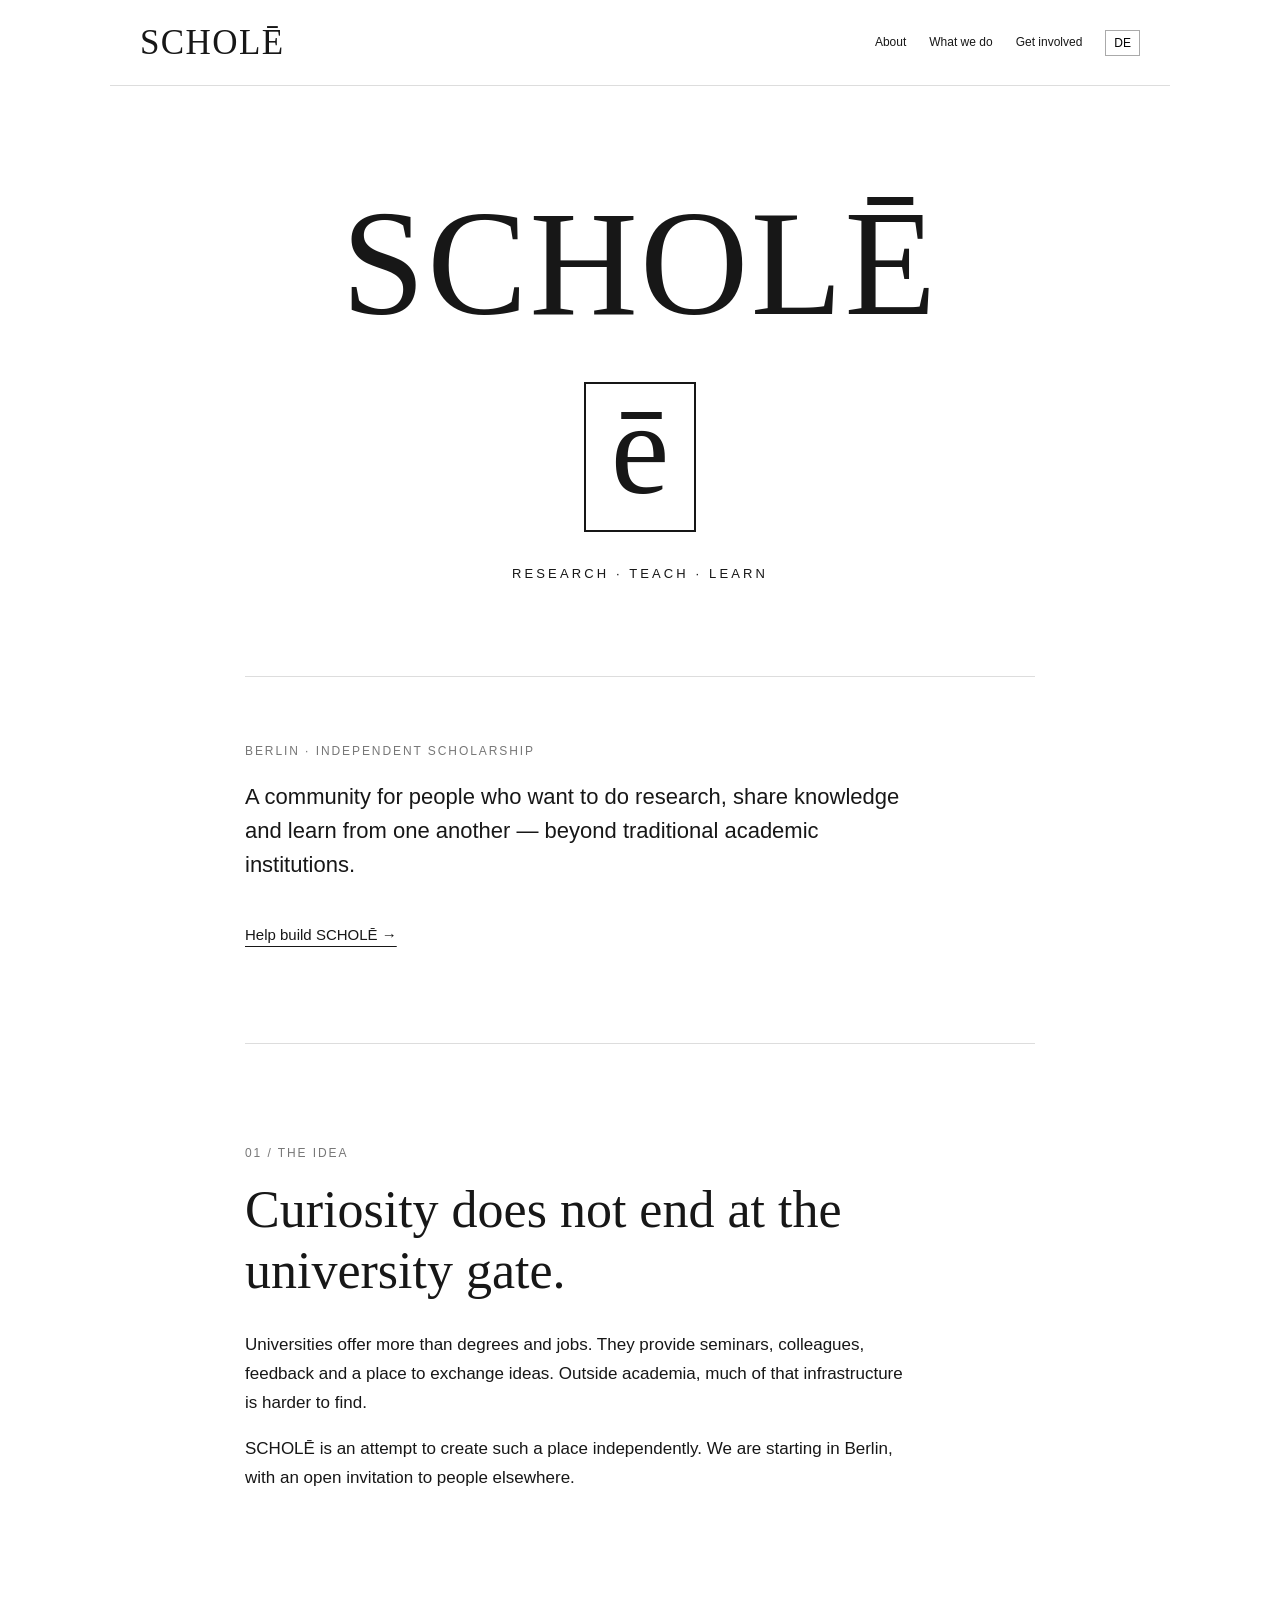
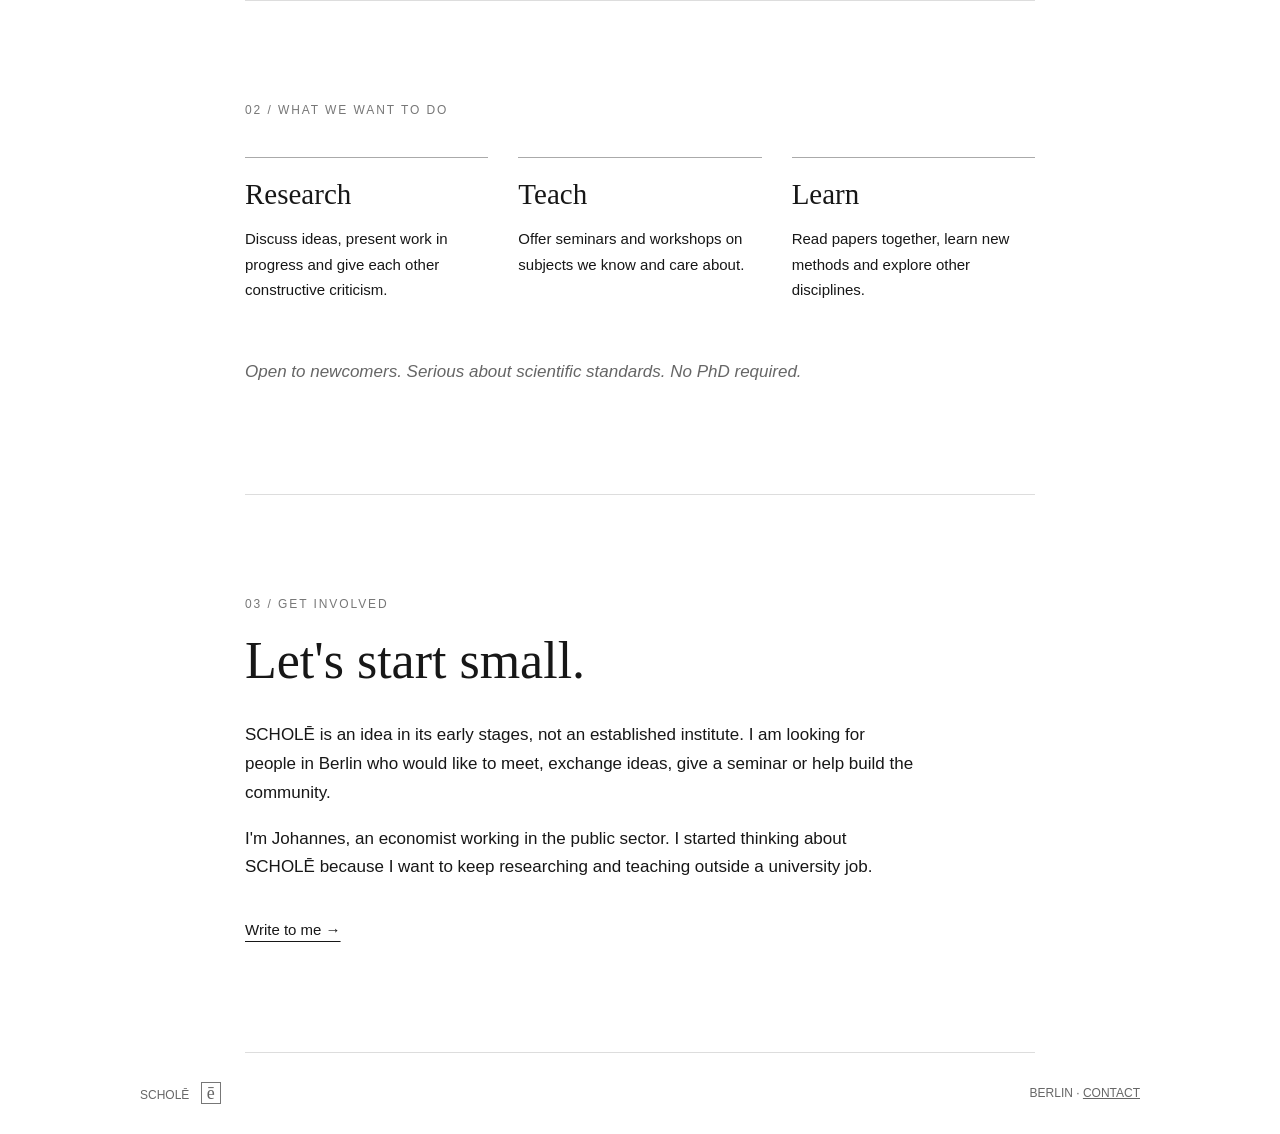
==== index.html @ a99065f6 "initial setup Uploading first data for homepage." ====
<!doctype html>
<html lang="en">
<head>
  <meta charset="utf-8">
  <meta name="viewport" content="width=device-width, initial-scale=1">
  <meta name="description" content="SCHOLĒ is a Berlin-based community for independent research, teaching and learning.">
  <title>SCHOLĒ — Research · Teach · Learn</title>
  <link rel="icon" href="favicon.svg" type="image/svg+xml">
  <link rel="stylesheet" href="style.css">
</head>
<body>
  <header>
    <a class="brand" href="#top">SCHOLĒ</a>
    <nav>
      <a href="#about" data-en="About" data-de="Idee">About</a>
      <a href="#activities" data-en="What we do" data-de="Was wir tun">What we do</a>
      <a href="#join" data-en="Get involved" data-de="Mitmachen">Get involved</a>
      <button id="language" type="button" aria-label="Switch language">DE</button>
    </nav>
  </header>

  <main id="top">
    <section class="intro" aria-label="SCHOLĒ">
      <h1 class="hero-name">SCHOLĒ</h1>
      <div class="hero-symbol" aria-hidden="true">ē</div>
      <p class="hero-motto">RESEARCH · TEACH · LEARN</p>
      <div class="hero-description">
        <p class="eyebrow">BERLIN · INDEPENDENT SCHOLARSHIP</p>
        <p class="large" data-en="A community for people who want to do research, share knowledge and learn from one another — beyond traditional academic institutions." data-de="Eine Gemeinschaft für Menschen, die forschen, Wissen weitergeben und voneinander lernen wollen – auch außerhalb klassischer Wissenschaftseinrichtungen.">A community for people who want to do research, share knowledge and learn from one another — beyond traditional academic institutions.</p>
        <a class="text-link" href="#join" data-en="Help build SCHOLĒ →" data-de="SCHOLĒ mit aufbauen →">Help build SCHOLĒ →</a>
      </div>
    </section>

    <section id="about">
      <p class="number">01 / <span data-en="THE IDEA" data-de="DIE IDEE">THE IDEA</span></p>
      <h2 data-en="Curiosity does not end at the university gate." data-de="Neugier endet nicht am Universitätstor.">Curiosity does not end at the university gate.</h2>
      <p data-en="Universities offer more than degrees and jobs. They provide seminars, colleagues, feedback and a place to exchange ideas. Outside academia, much of that infrastructure is harder to find." data-de="Universitäten bieten mehr als Abschlüsse und Stellen. Sie ermöglichen Seminare, Austausch mit Kollegen, Feedback und gemeinsame wissenschaftliche Arbeit. Außerhalb der Universität ist diese Infrastruktur oft schwer zugänglich.">Universities offer more than degrees and jobs. They provide seminars, colleagues, feedback and a place to exchange ideas. Outside academia, much of that infrastructure is harder to find.</p>
      <p data-en="SCHOLĒ is an attempt to create such a place independently. We are starting in Berlin, with an open invitation to people elsewhere." data-de="SCHOLĒ ist der Versuch, einen solchen Ort unabhängig zu schaffen. Wir beginnen in Berlin und sind zugleich offen für Interessierte von anderswo.">SCHOLĒ is an attempt to create such a place independently. We are starting in Berlin, with an open invitation to people elsewhere.</p>
    </section>

    <section id="activities">
      <p class="number">02 / <span data-en="WHAT WE WANT TO DO" data-de="WAS WIR VORHABEN">WHAT WE WANT TO DO</span></p>
      <div class="items">
        <article><h3 data-en="Research" data-de="Forschen">Research</h3><p data-en="Discuss ideas, present work in progress and give each other constructive criticism." data-de="Ideen diskutieren, laufende Projekte vorstellen und gegenseitig konstruktives Feedback geben.">Discuss ideas, present work in progress and give each other constructive criticism.</p></article>
        <article><h3 data-en="Teach" data-de="Lehren">Teach</h3><p data-en="Offer seminars and workshops on subjects we know and care about." data-de="Seminare und Workshops zu Themen anbieten, mit denen wir uns auskennen und die uns interessieren.">Offer seminars and workshops on subjects we know and care about.</p></article>
        <article><h3 data-en="Learn" data-de="Lernen">Learn</h3><p data-en="Read papers together, learn new methods and explore other disciplines." data-de="Gemeinsam Fachliteratur lesen, neue Methoden lernen und andere Disziplinen kennenlernen.">Read papers together, learn new methods and explore other disciplines.</p></article>
      </div>
      <p class="note" data-en="Open to newcomers. Serious about scientific standards. No PhD required." data-de="Offen für Einsteiger. Anspruchsvoll bei wissenschaftlichen Standards. Keine Promotion erforderlich.">Open to newcomers. Serious about scientific standards. No PhD required.</p>
    </section>

    <section id="join">
      <p class="number">03 / <span data-en="GET INVOLVED" data-de="MITMACHEN">GET INVOLVED</span></p>
      <h2 data-en="Let's start small." data-de="Fangen wir klein an.">Let's start small.</h2>
      <p data-en="SCHOLĒ is an idea in its early stages, not an established institute. I am looking for people in Berlin who would like to meet, exchange ideas, give a seminar or help build the community." data-de="SCHOLĒ steht noch ganz am Anfang und ist kein bestehendes Institut. Ich suche Menschen in Berlin, die sich treffen, Ideen austauschen, ein Seminar anbieten oder beim Aufbau mithelfen möchten.">SCHOLĒ is an idea in its early stages, not an established institute. I am looking for people in Berlin who would like to meet, exchange ideas, give a seminar or help build the community.</p>
      <p data-en="I'm Johannes, an economist working in the public sector. I started thinking about SCHOLĒ because I want to keep researching and teaching outside a university job." data-de="Ich bin Johannes, Volkswirt und im öffentlichen Dienst tätig. Die Idee zu SCHOLĒ entstand, weil ich auch außerhalb einer Universitätsstelle weiter forschen und lehren möchte.">I'm Johannes, an economist working in the public sector. I started thinking about SCHOLĒ because I want to keep researching and teaching outside a university job.</p>
      <p><a class="text-link" href="mailto:YOUR-EMAIL@example.com?subject=SCHOL%C4%92" data-en="Write to me →" data-de="Schreib mir →">Write to me →</a></p>
    </section>
  </main>

  <footer>
    <span>SCHOLĒ <span class="mark">ē</span></span>
    <span>BERLIN · <a href="mailto:YOUR-EMAIL@example.com">CONTACT</a></span>
    <!-- Before going public, add links to your legal notice and privacy policy here. -->
  </footer>

  <script>
    // Tiny language switch. No libraries, no build process.
    const button = document.querySelector('#language');
    button.addEventListener('click', () => {
      const next = document.documentElement.lang === 'en' ? 'de' : 'en';
      document.documentElement.lang = next;
      document.querySelectorAll('[data-en]').forEach(element => {
        element.innerHTML = element.dataset[next];
      });
      button.textContent = next === 'en' ? 'DE' : 'EN';
    });
  </script>
</body>
</html>
---- style.css ----
/* SCHOLĒ — intentionally simple. Change these values to adjust the design. */
* { box-sizing: border-box; }
html { scroll-behavior: smooth; }
body { margin: 0; color: #171717; background: #fff; font-family: Arial, Helvetica, sans-serif; line-height: 1.7; }
a { color: inherit; }
header, footer { max-width: 1060px; margin: auto; padding: 25px 30px; display: flex; justify-content: space-between; align-items: center; gap: 20px; }
header { border-bottom: 1px solid #ddd; }
.brand { font-family: Georgia, serif; font-size: 35px; letter-spacing: .04em; text-decoration: none; line-height: 1; }
nav { display: flex; align-items: center; gap: 23px; }
nav a, nav button, footer { font-size: 12px; text-decoration: none; }
nav button { border: 1px solid #aaa; background: #fff; padding: 5px 8px; cursor: pointer; }
main { max-width: 850px; margin: auto; padding: 0 30px; }
section { padding: 90px 0; border-bottom: 1px solid #ddd; }
.intro { padding: 105px 0 115px; }
h1, h2, h3 { font-family: Georgia, 'Times New Roman', serif; font-weight: normal; line-height: 1.16; }
h1 { font-size: clamp(64px, 10vw, 108px); margin: 25px 0; letter-spacing: -.045em; }
h2 { font-size: clamp(34px, 5vw, 52px); margin: 20px 0 30px; max-width: 650px; }
h3 { font-size: 29px; margin: 0 0 10px; }
p { max-width: 670px; font-size: 17px; }
.large { font-size: 22px; line-height: 1.55; }
.eyebrow, .number { font: 12px Arial, sans-serif; letter-spacing: .16em; color: #777; }
.text-link { display: inline-block; margin-top: 18px; font-size: 15px; text-underline-offset: 6px; }
.items { display: grid; grid-template-columns: repeat(3, 1fr); gap: 30px; margin: 40px 0; }
.items article { border-top: 1px solid #aaa; padding-top: 20px; }
.items p { font-size: 15px; }
.note { color: #666; font-style: italic; }
footer { color: #666; }
.mark { font-family: Georgia, serif; border: 1px solid #777; padding: 0 5px; margin-left: 8px; font-size: 18px; }
@media (max-width: 650px) {
  header, footer { padding: 20px; }
  header { align-items: flex-start; }
  .brand { font-size: 29px; }
  nav { gap: 10px; flex-wrap: wrap; justify-content: flex-end; }
  nav a { font-size: 11px; }
  main { padding: 0 22px; }
  section { padding: 65px 0; }
  .intro { padding: 75px 0; }
  .items { grid-template-columns: 1fr; gap: 12px; }
  footer { flex-wrap: wrap; }
}

/* Main page: the wordmark and the letterpress-inspired ē are the centerpiece. */
.intro { text-align: center; padding-top: 95px; padding-bottom: 95px; }
.hero-name { font-family: Georgia, 'Times New Roman', serif; font-size: clamp(70px, 14vw, 150px); letter-spacing: .015em; line-height: 1.1; margin: 0 0 36px; font-weight: normal; }
.hero-symbol { width: 112px; height: 150px; border: 2px solid #171717; display: flex; align-items: center; justify-content: center; margin: 0 auto 34px; font: 132px/.9 Georgia, 'Times New Roman', serif; padding-bottom: 15px; }
.hero-motto { margin: 0 auto; font: 13px Arial, sans-serif; letter-spacing: .24em; }
.hero-description { border-top: 1px solid #ddd; margin-top: 95px; padding-top: 55px; text-align: left; }
.hero-description .large { max-width: 680px; }
@media (max-width: 650px) {
  .intro { padding-top: 75px; }
  .hero-name { font-size: clamp(54px, 13vw, 85px); }
  .hero-symbol { width: 88px; height: 118px; font-size: 105px; }
  .hero-motto { font-size: 10px; letter-spacing: .13em; }
  .hero-description { margin-top: 70px; }
}
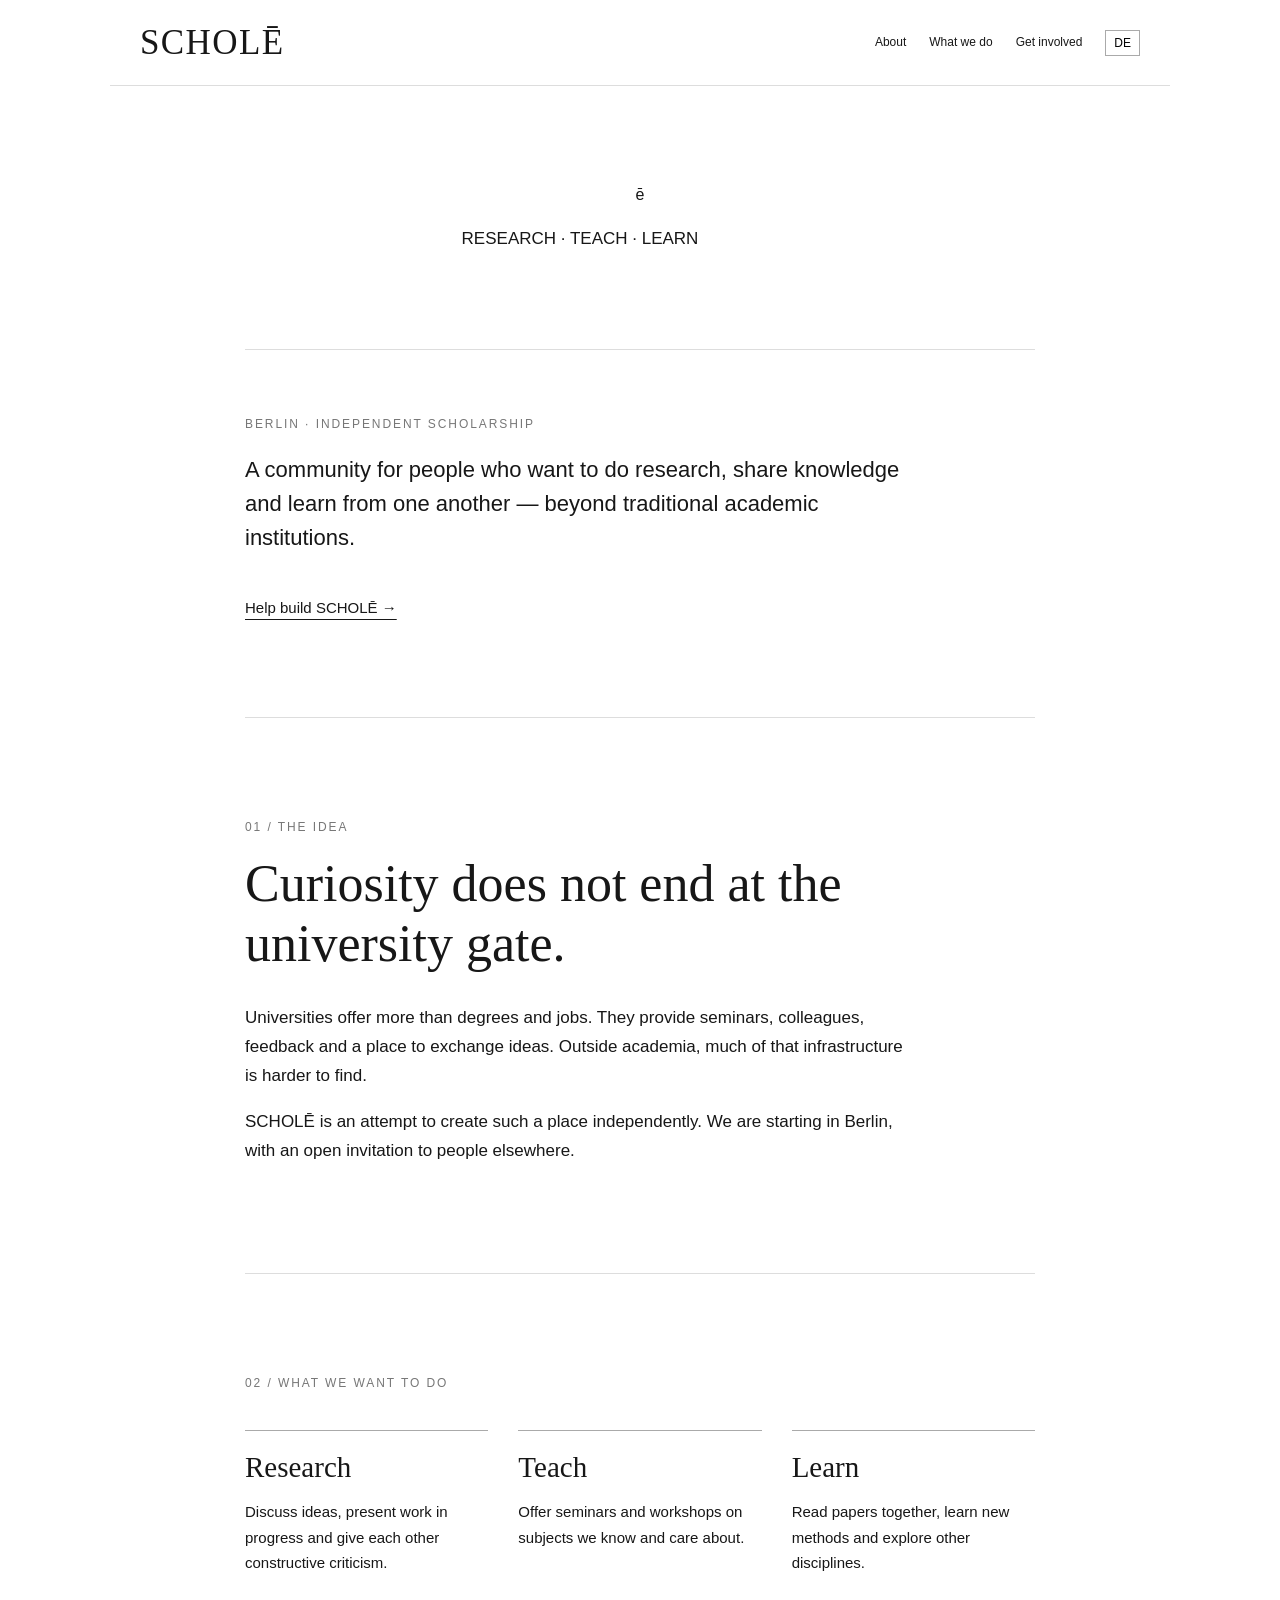
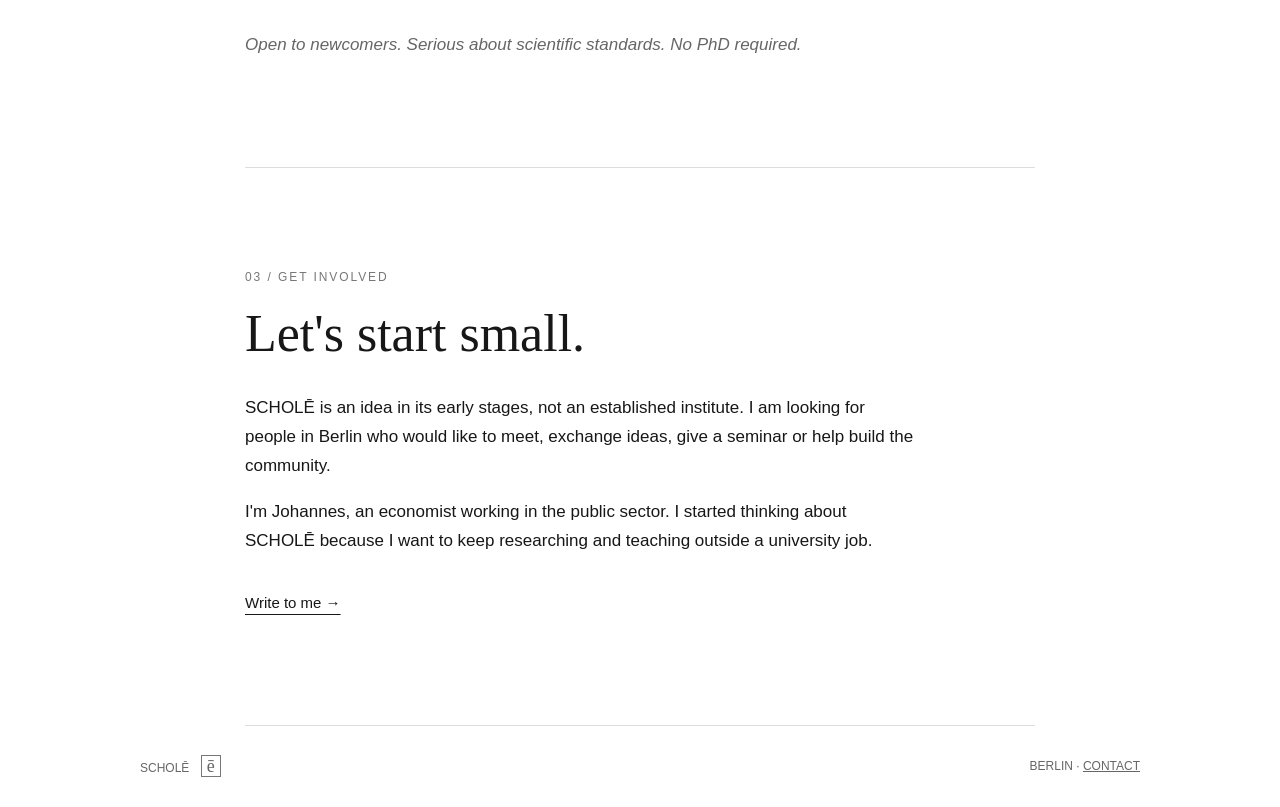
==== commit 3b326fa9: "Remove hero name from the index.html Removed the h1 element for the hero name." ====
--- a/index.html
+++ b/index.html
@@ -21,7 +21,6 @@
 
   <main id="top">
     <section class="intro" aria-label="SCHOLĒ">
-      <h1 class="hero-name">SCHOLĒ</h1>
       <div class="hero-symbol" aria-hidden="true">ē</div>
       <p class="hero-motto">RESEARCH · TEACH · LEARN</p>
       <div class="hero-description">
--- a/style.css
+++ b/style.css
@@ -38,18 +38,22 @@
   .items { grid-template-columns: 1fr; gap: 12px; }
   footer { flex-wrap: wrap; }
 }
-
 /* Main page: the wordmark and the letterpress-inspired ē are the centerpiece. */
 .intro { text-align: center; padding-top: 95px; padding-bottom: 95px; }
 .hero-name { font-family: Georgia, 'Times New Roman', serif; font-size: clamp(70px, 14vw, 150px); letter-spacing: .015em; line-height: 1.1; margin: 0 0 36px; font-weight: normal; }
-.hero-symbol { width: 112px; height: 150px; border: 2px solid #171717; display: flex; align-items: center; justify-content: center; margin: 0 auto 34px; font: 132px/.9 Georgia, 'Times New Roman', serif; padding-bottom: 15px; }
+https://jmossadnik.github.io/schole-website/
 .hero-motto { margin: 0 auto; font: 13px Arial, sans-serif; letter-spacing: .24em; }
 .hero-description { border-top: 1px solid #ddd; margin-top: 95px; padding-top: 55px; text-align: left; }
 .hero-description .large { max-width: 680px; }
 @media (max-width: 650px) {
   .intro { padding-top: 75px; }
   .hero-name { font-size: clamp(54px, 13vw, 85px); }
-  .hero-symbol { width: 88px; height: 118px; font-size: 105px; }
+  .hero-symbol {
+    width: 125px;
+    height: 167px;
+    font-size: 148px;
+    padding-bottom: 17px;
+  }
   .hero-motto { font-size: 10px; letter-spacing: .13em; }
   .hero-description { margin-top: 70px; }
 }
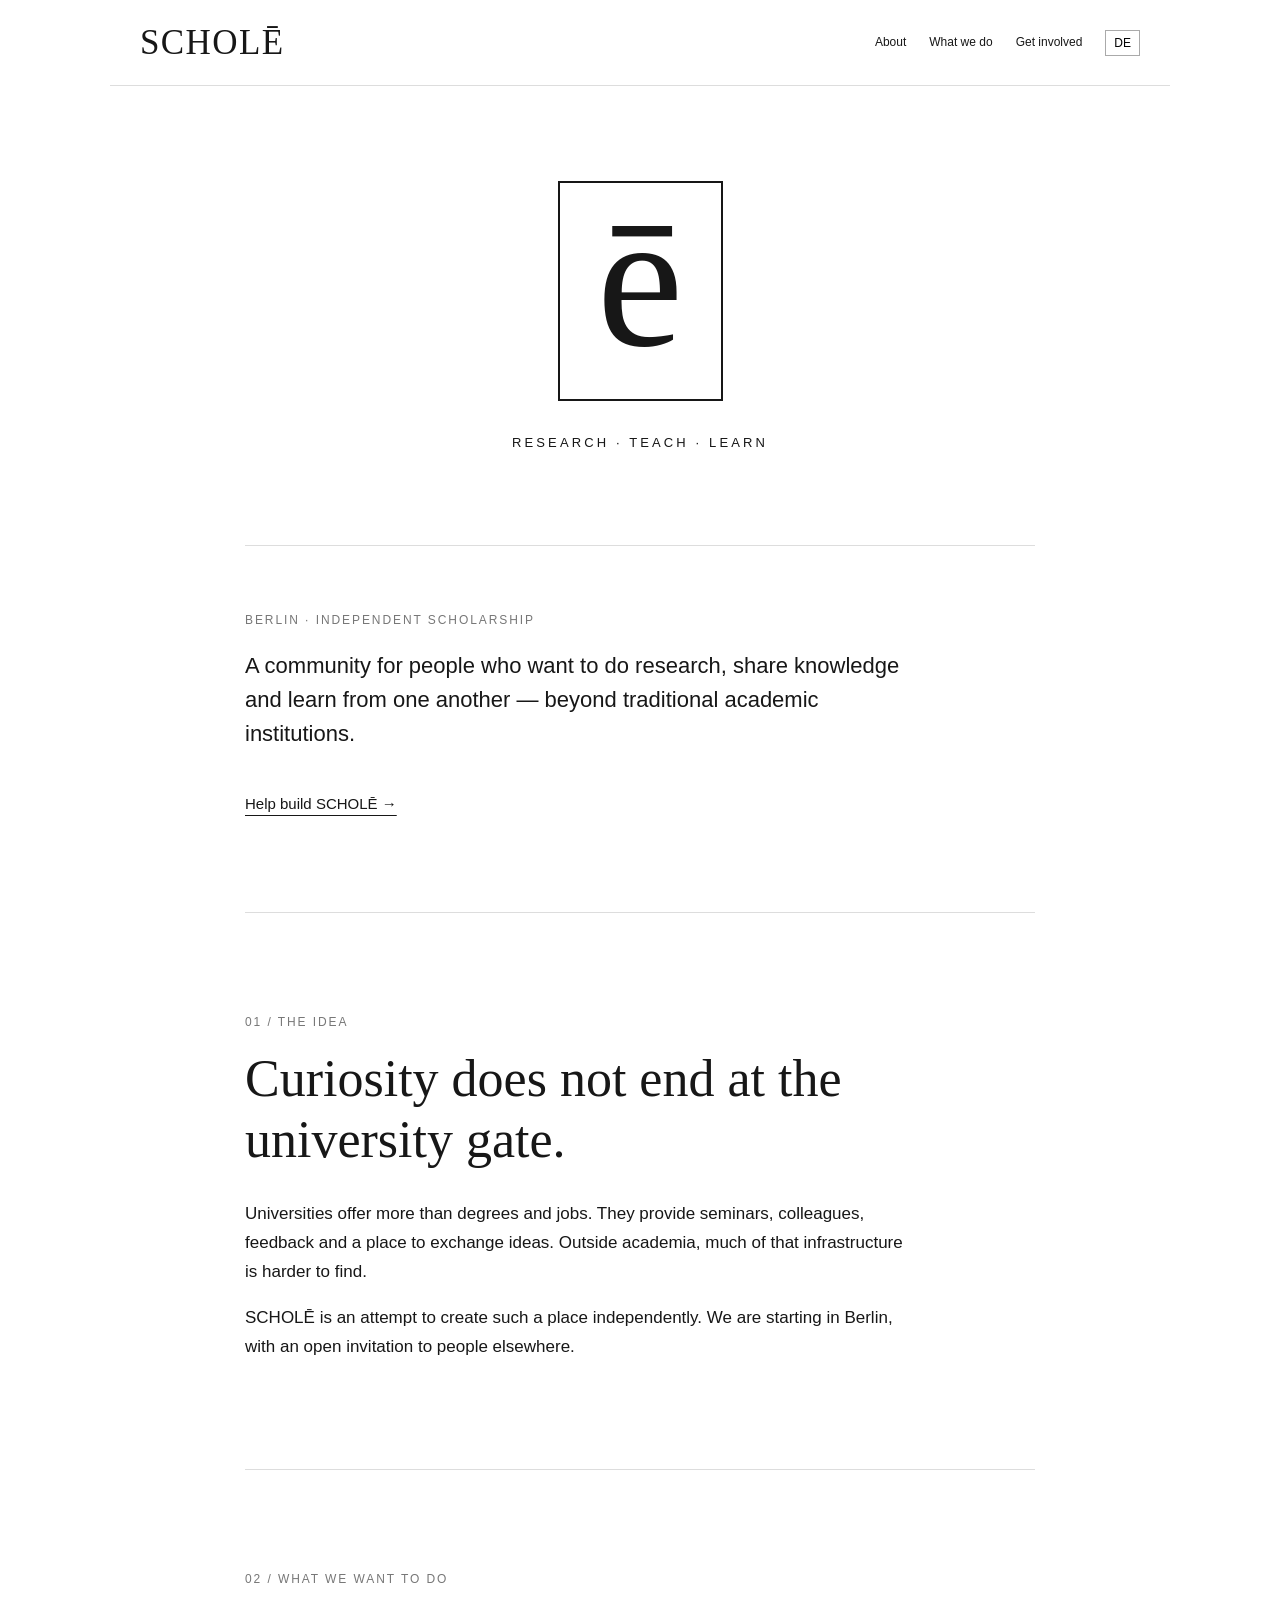
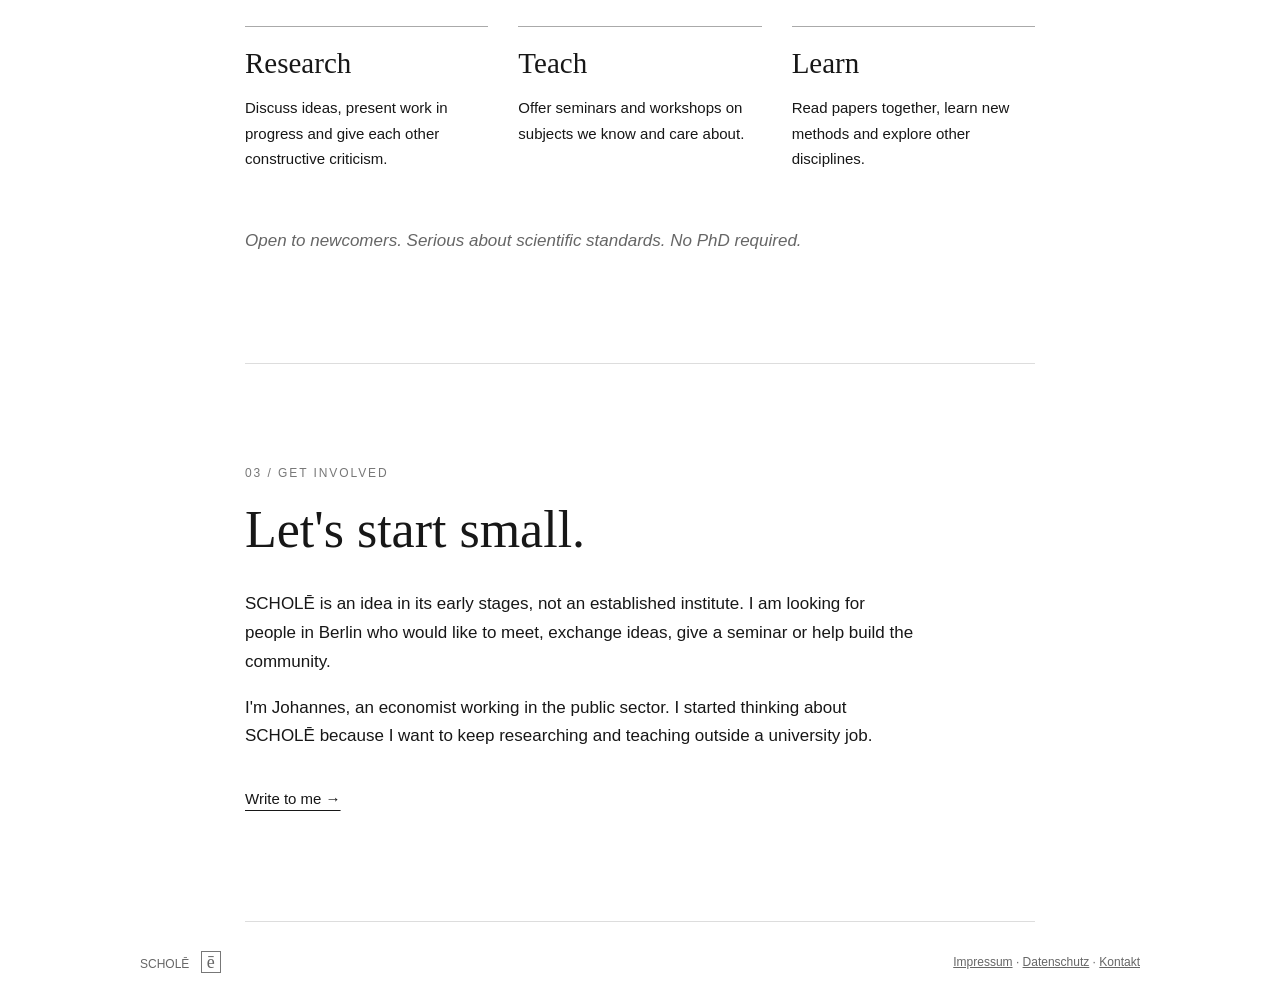
==== commit f8350cbd: "properly linking legal sites" ====
--- a/index.html
+++ b/index.html
@@ -58,8 +58,11 @@
 
   <footer>
     <span>SCHOLĒ <span class="mark">ē</span></span>
-    <span>BERLIN · <a href="mailto:YOUR-EMAIL@example.com">CONTACT</a></span>
-    <!-- Before going public, add links to your legal notice and privacy policy here. -->
+    <span>
+      <a href="impressum.html">Impressum</a> ·
+      <a href="datenschutz.html">Datenschutz</a> ·
+      <a href="mailto:jmossadnik+schole@gmail.com">Kontakt</a>
+    </span>
   </footer>
 
   <script>
--- a/style.css
+++ b/style.css
@@ -41,7 +41,18 @@
 /* Main page: the wordmark and the letterpress-inspired ē are the centerpiece. */
 .intro { text-align: center; padding-top: 95px; padding-bottom: 95px; }
 .hero-name { font-family: Georgia, 'Times New Roman', serif; font-size: clamp(70px, 14vw, 150px); letter-spacing: .015em; line-height: 1.1; margin: 0 0 36px; font-weight: normal; }
-https://jmossadnik.github.io/schole-website/
+.hero-symbol {
+  width: 165px;
+  height: 220px;
+  border: 2px solid #171717;
+  display: flex;
+  align-items: center;
+  justify-content: center;
+  margin: 0 auto 34px;
+  font: 195px/.9 Georgia, 'Times New Roman', serif;
+  padding-bottom: 22px;
+}
+
 .hero-motto { margin: 0 auto; font: 13px Arial, sans-serif; letter-spacing: .24em; }
 .hero-description { border-top: 1px solid #ddd; margin-top: 95px; padding-top: 55px; text-align: left; }
 .hero-description .large { max-width: 680px; }
@@ -57,3 +68,7 @@
   .hero-motto { font-size: 10px; letter-spacing: .13em; }
   .hero-description { margin-top: 70px; }
 }
+.legal-title {
+  font-size: clamp(44px, 7vw, 70px);
+  margin-bottom: 55px;
+}
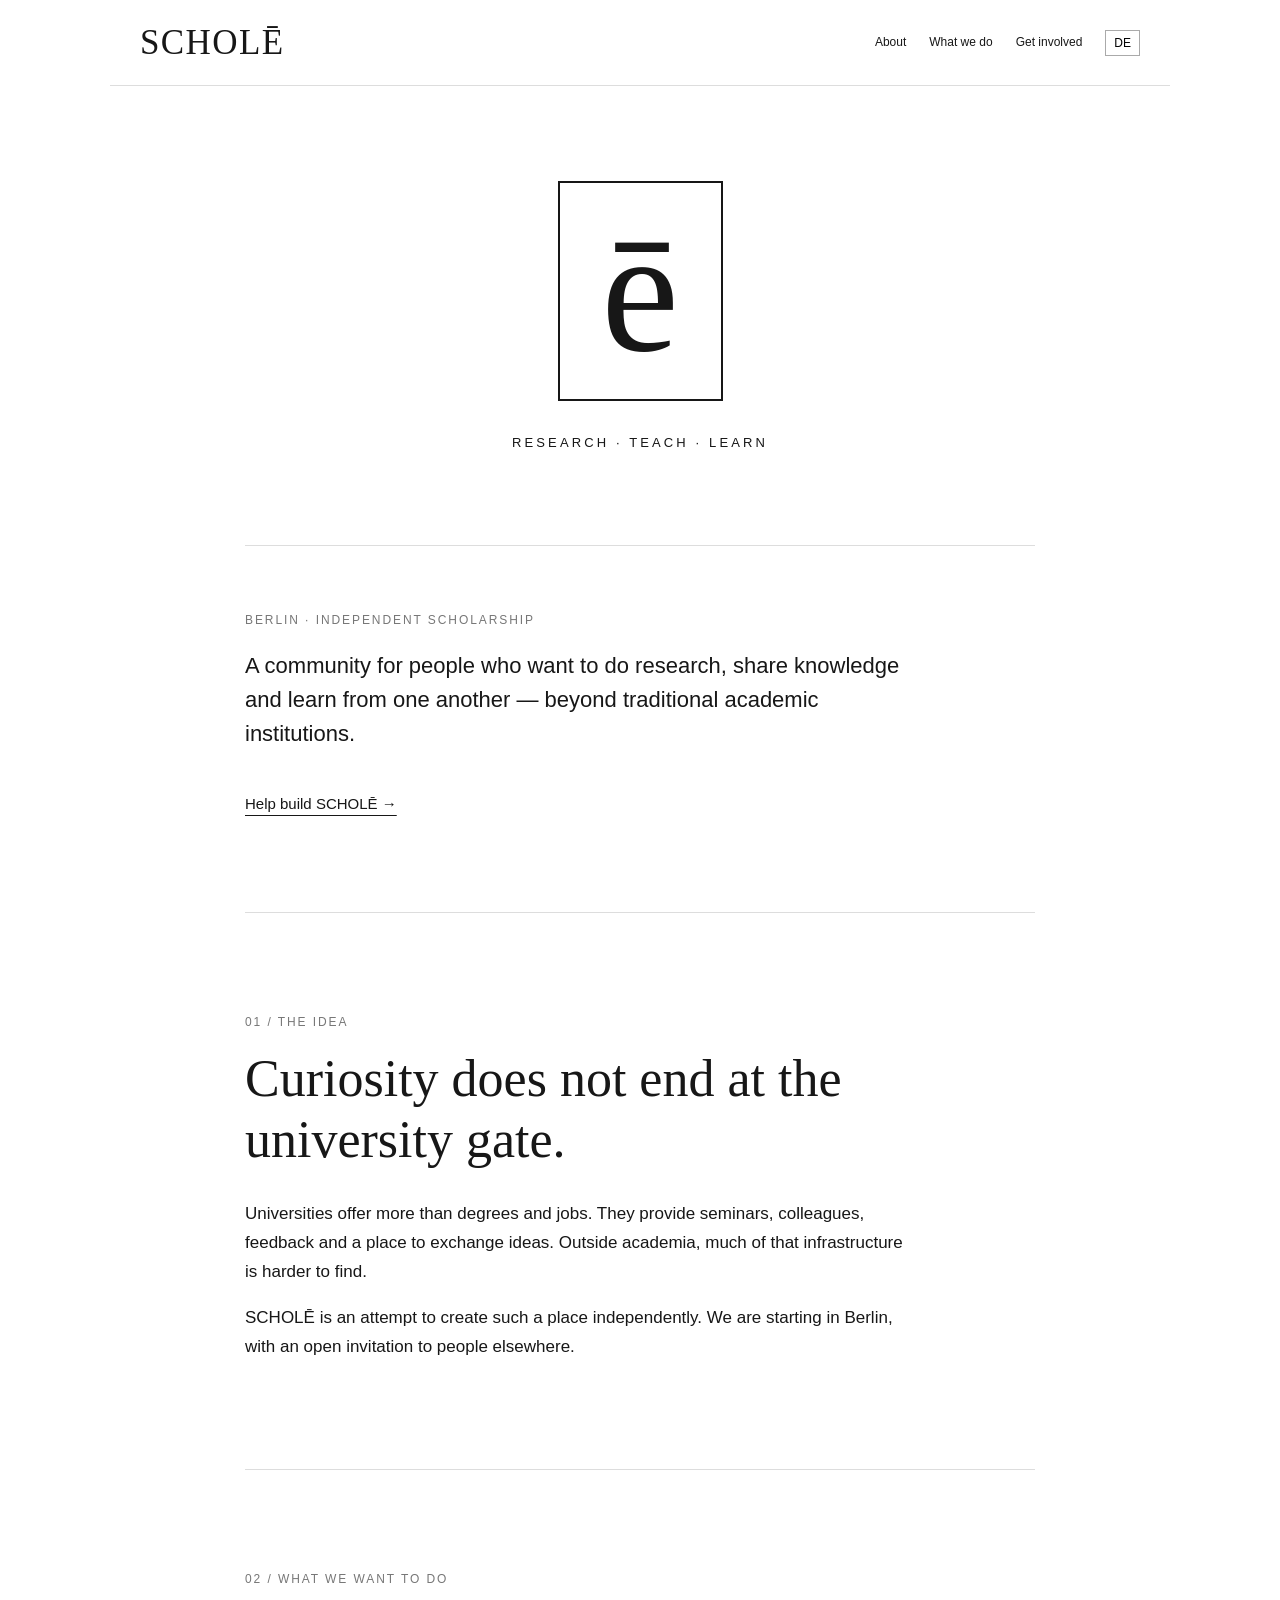
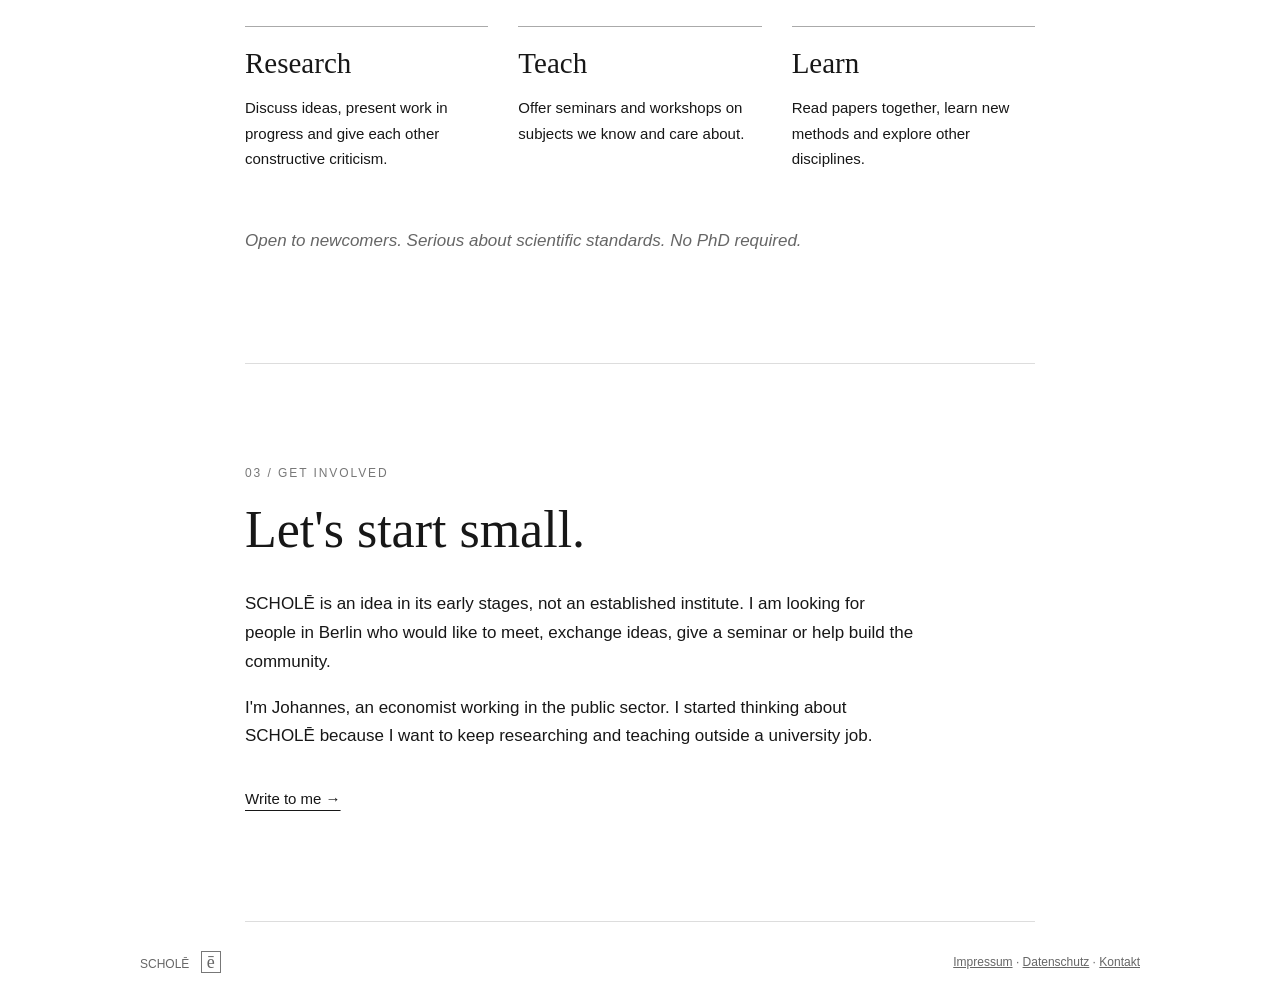
==== commit e882a0aa: "replace email palceholder by actual email address" ====
--- a/index.html
+++ b/index.html
@@ -52,7 +52,7 @@
       <h2 data-en="Let's start small." data-de="Fangen wir klein an.">Let's start small.</h2>
       <p data-en="SCHOLĒ is an idea in its early stages, not an established institute. I am looking for people in Berlin who would like to meet, exchange ideas, give a seminar or help build the community." data-de="SCHOLĒ steht noch ganz am Anfang und ist kein bestehendes Institut. Ich suche Menschen in Berlin, die sich treffen, Ideen austauschen, ein Seminar anbieten oder beim Aufbau mithelfen möchten.">SCHOLĒ is an idea in its early stages, not an established institute. I am looking for people in Berlin who would like to meet, exchange ideas, give a seminar or help build the community.</p>
       <p data-en="I'm Johannes, an economist working in the public sector. I started thinking about SCHOLĒ because I want to keep researching and teaching outside a university job." data-de="Ich bin Johannes, Volkswirt und im öffentlichen Dienst tätig. Die Idee zu SCHOLĒ entstand, weil ich auch außerhalb einer Universitätsstelle weiter forschen und lehren möchte.">I'm Johannes, an economist working in the public sector. I started thinking about SCHOLĒ because I want to keep researching and teaching outside a university job.</p>
-      <p><a class="text-link" href="mailto:YOUR-EMAIL@example.com?subject=SCHOL%C4%92" data-en="Write to me →" data-de="Schreib mir →">Write to me →</a></p>
+      <p><a class="text-link" href="mailto:jmossadnik+schole@gmail.com?subject=SCHOL%C4%92" data-en="Write to me →" data-de="Schreib mir →">Write to me →</a></p>
     </section>
   </main>
 
--- a/style.css
+++ b/style.css
@@ -49,21 +49,23 @@
   align-items: center;
   justify-content: center;
   margin: 0 auto 34px;
-  font: 195px/.9 Georgia, 'Times New Roman', serif;
-  padding-bottom: 22px;
+  font-family: Georgia, 'Times New Roman', serif;
+  font-size: 175px;
+  font-weight: normal;
+  line-height: 1;
+  padding: 0;
+  overflow: visible;
 }
-
 .hero-motto { margin: 0 auto; font: 13px Arial, sans-serif; letter-spacing: .24em; }
 .hero-description { border-top: 1px solid #ddd; margin-top: 95px; padding-top: 55px; text-align: left; }
 .hero-description .large { max-width: 680px; }
 @media (max-width: 650px) {
   .intro { padding-top: 75px; }
-  .hero-name { font-size: clamp(54px, 13vw, 85px); }
+  .hero-name { font-size: clamp(54px, 13vw, 85px); }  
   .hero-symbol {
     width: 125px;
     height: 167px;
-    font-size: 148px;
-    padding-bottom: 17px;
+    font-size: 132px;
   }
   .hero-motto { font-size: 10px; letter-spacing: .13em; }
   .hero-description { margin-top: 70px; }
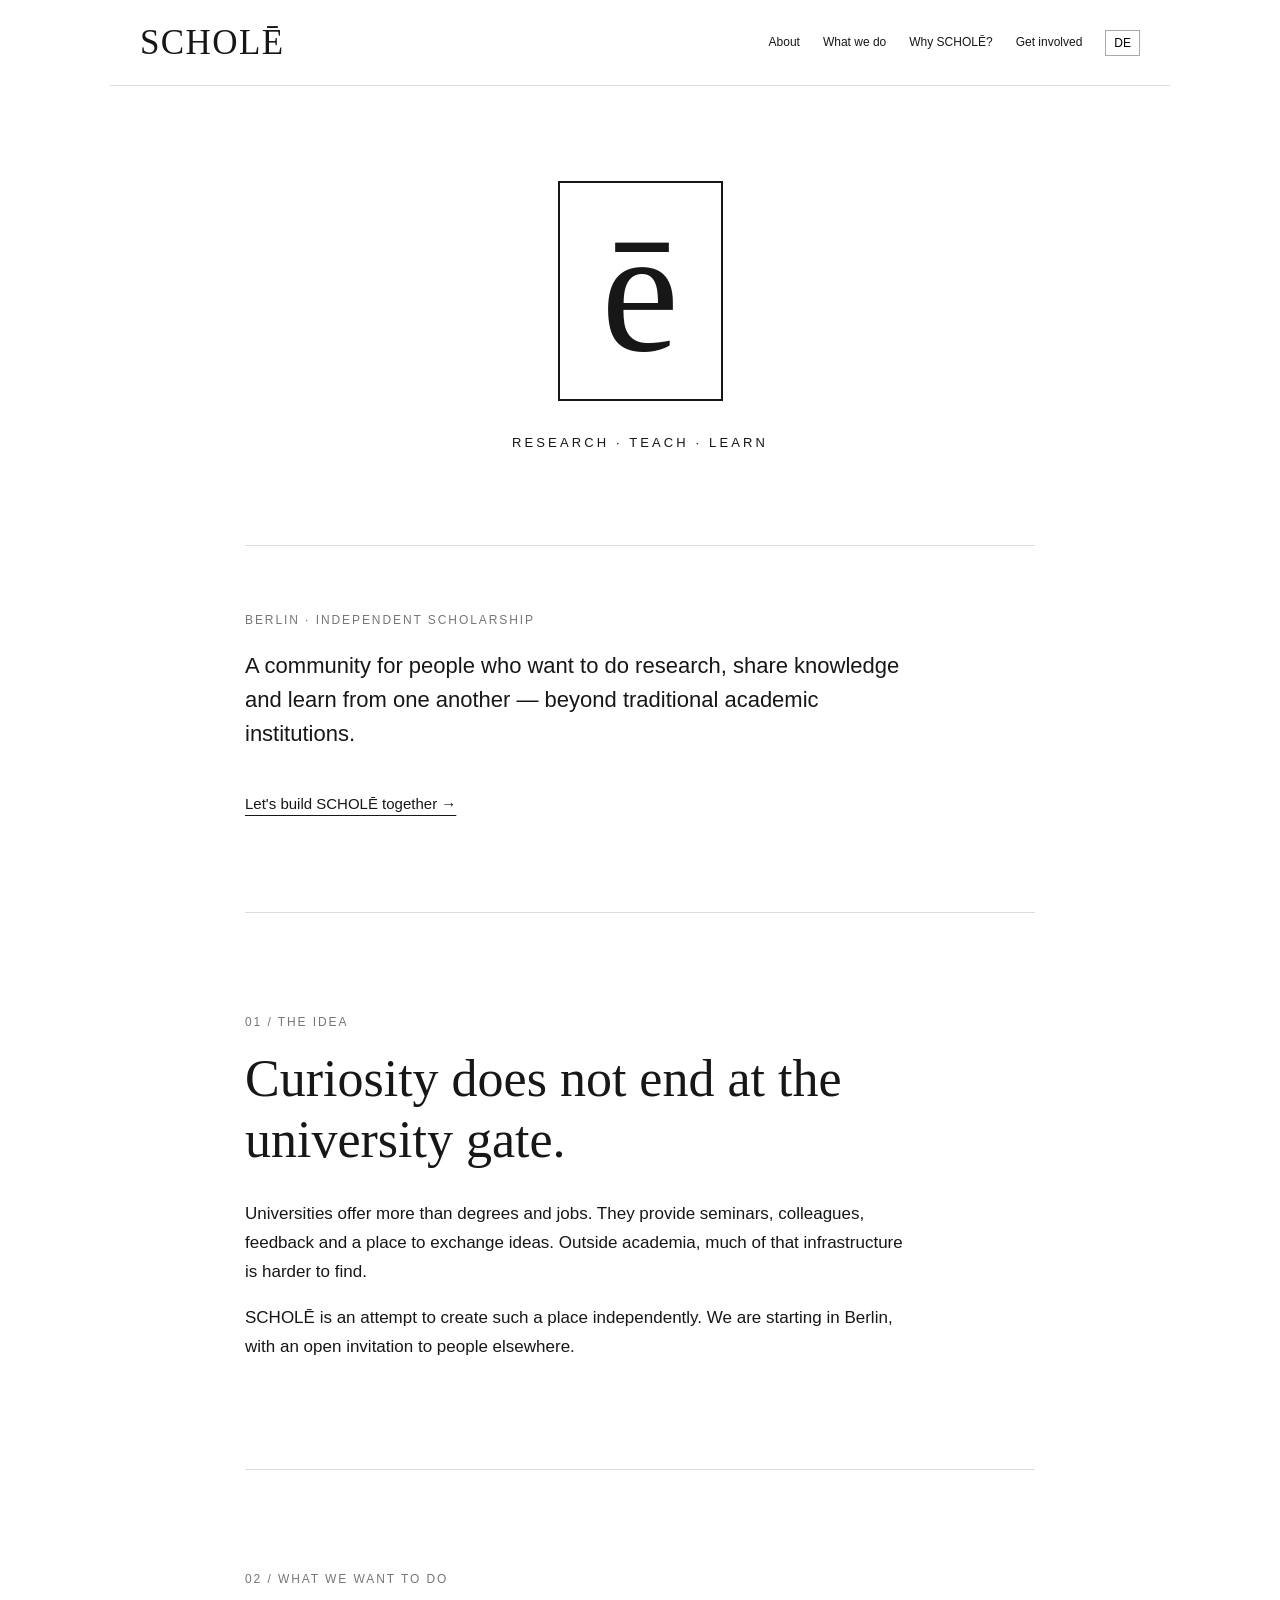
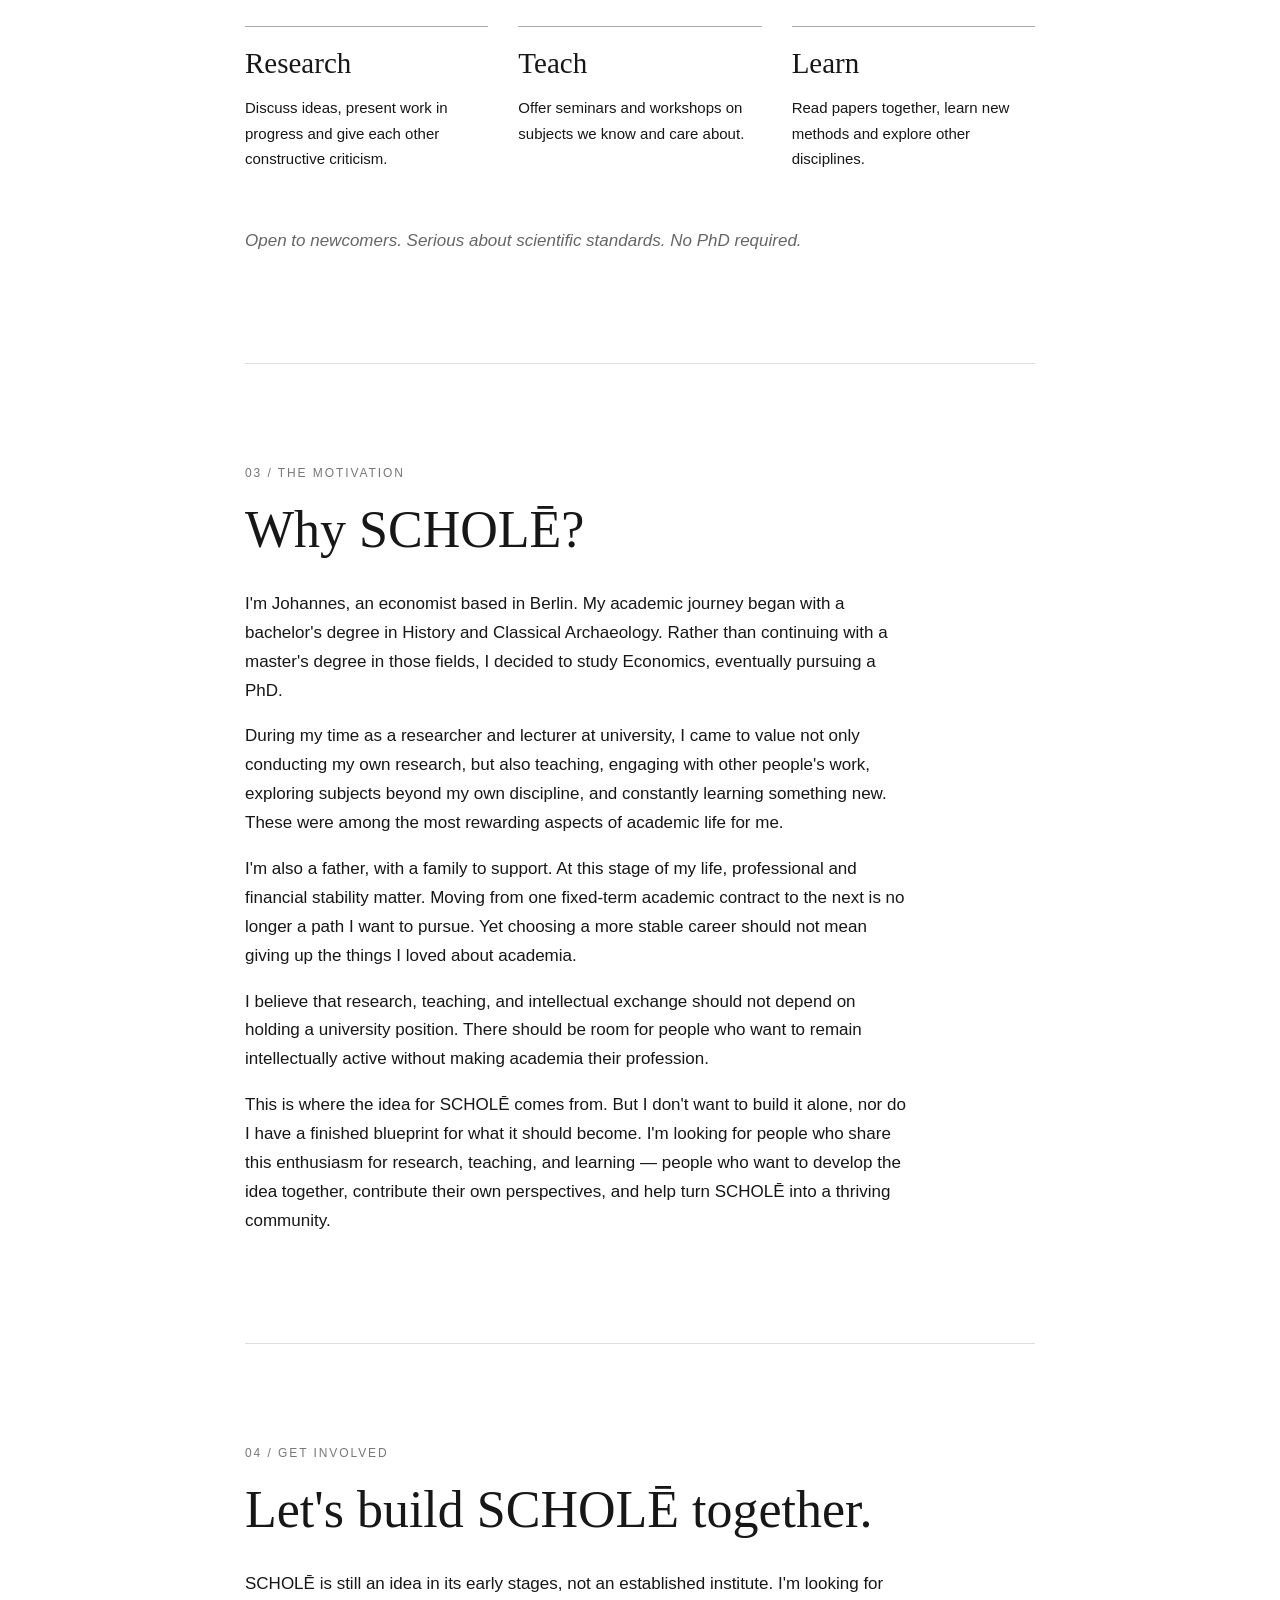
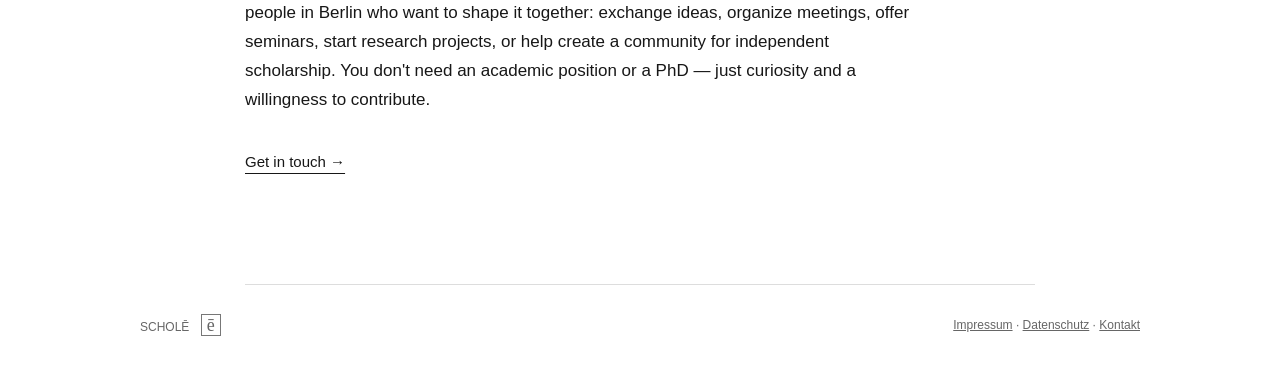
==== commit a5faa3ae: "updating index.html with more details about me" ====
--- a/index.html
+++ b/index.html
@@ -14,6 +14,7 @@
     <nav>
       <a href="#about" data-en="About" data-de="Idee">About</a>
       <a href="#activities" data-en="What we do" data-de="Was wir tun">What we do</a>
+      <a href="#motivation" data-en="Why SCHOLĒ?" data-de="Warum SCHOLĒ?">Why SCHOLĒ?</a>
       <a href="#join" data-en="Get involved" data-de="Mitmachen">Get involved</a>
       <button id="language" type="button" aria-label="Switch language">DE</button>
     </nav>
@@ -26,7 +27,7 @@
       <div class="hero-description">
         <p class="eyebrow">BERLIN · INDEPENDENT SCHOLARSHIP</p>
         <p class="large" data-en="A community for people who want to do research, share knowledge and learn from one another — beyond traditional academic institutions." data-de="Eine Gemeinschaft für Menschen, die forschen, Wissen weitergeben und voneinander lernen wollen – auch außerhalb klassischer Wissenschaftseinrichtungen.">A community for people who want to do research, share knowledge and learn from one another — beyond traditional academic institutions.</p>
-        <a class="text-link" href="#join" data-en="Help build SCHOLĒ →" data-de="SCHOLĒ mit aufbauen →">Help build SCHOLĒ →</a>
+        <a class="text-link" href="#join" data-en="Let's build SCHOLĒ together →" data-de="SCHOLĒ gemeinsam aufbauen →">Let's build SCHOLĒ together →</a>
       </div>
     </section>
 
@@ -47,12 +48,21 @@
       <p class="note" data-en="Open to newcomers. Serious about scientific standards. No PhD required." data-de="Offen für Einsteiger. Anspruchsvoll bei wissenschaftlichen Standards. Keine Promotion erforderlich.">Open to newcomers. Serious about scientific standards. No PhD required.</p>
     </section>
 
+    <section id="motivation">
+      <p class="number">03 / <span data-en="THE MOTIVATION" data-de="DIE MOTIVATION">THE MOTIVATION</span></p>
+      <h2 data-en="Why SCHOLĒ?" data-de="Warum SCHOLĒ?">Why SCHOLĒ?</h2>
+      <p data-en="I'm Johannes, an economist based in Berlin. My academic journey began with a bachelor's degree in History and Classical Archaeology. Rather than continuing with a master's degree in those fields, I decided to study Economics, eventually pursuing a PhD." data-de="Ich bin Johannes, Volkswirt und lebe in Berlin. Mein akademischer Weg begann mit einem Bachelorstudium der Geschichte und Klassischen Archäologie. Statt anschließend einen Master in diesen Fächern zu absolvieren, entschied ich mich für ein Studium der Volkswirtschaftslehre, in der ich derzeit meine Promotion abschließe.">I'm Johannes, an economist based in Berlin. My academic journey began with a bachelor's degree in History and Classical Archaeology. Rather than continuing with a master's degree in those fields, I decided to study Economics, eventually pursuing a PhD.</p>
+      <p data-en="During my time as a researcher and lecturer at university, I came to value not only conducting my own research, but also teaching, engaging with other people's work, exploring subjects beyond my own discipline, and constantly learning something new. These were among the most rewarding aspects of academic life for me." data-de="Während meiner Zeit als wissenschaftlicher Mitarbeiter an der Universität habe ich nicht nur die eigene Forschung schätzen gelernt, sondern auch die Lehre, den Austausch über die Forschung anderer, die Beschäftigung mit Themen außerhalb meines Fachgebiets und die Möglichkeit, ständig Neues zu lernen. Gerade diese Vielfalt gehörte für mich zu den bereicherndsten Seiten des akademischen Lebens.">During my time as a researcher and lecturer at university, I came to value not only conducting my own research, but also teaching, engaging with other people's work, exploring subjects beyond my own discipline, and constantly learning something new. These were among the most rewarding aspects of academic life for me.</p>
+      <p data-en="I'm also a father, with a family to support. At this stage of my life, professional and financial stability matter. Moving from one fixed-term academic contract to the next is no longer a path I want to pursue. Yet choosing a more stable career should not mean giving up the things I loved about academia." data-de="Inzwischen bin ich auch Familienvater. Berufliche und finanzielle Sicherheit haben für mich eine andere Bedeutung bekommen. Meine Zukunft von einem befristeten wissenschaftlichen Vertrag zum nächsten abhängig zu machen, ist für mich keine Perspektive mehr. Gleichzeitig möchte ich mit der Entscheidung für einen verlässlicheren Berufsweg nicht auf das verzichten, was ich an der Universität besonders geschätzt habe.">I'm also a father, with a family to support. At this stage of my life, professional and financial stability matter. Moving from one fixed-term academic contract to the next is no longer a path I want to pursue. Yet choosing a more stable career should not mean giving up the things I loved about academia.</p>
+      <p data-en="I believe that research, teaching, and intellectual exchange should not depend on holding a university position. There should be room for people who want to remain intellectually active without making academia their profession." data-de="Ich bin überzeugt, dass Forschung, Lehre und wissenschaftlicher Austausch nicht an eine Anstellung an einer Universität gebunden sein sollten. Es muss auch Raum für Menschen geben, die sich wissenschaftlich betätigen möchten, ohne eine akademische Laufbahn einzuschlagen.">I believe that research, teaching, and intellectual exchange should not depend on holding a university position. There should be room for people who want to remain intellectually active without making academia their profession.</p>
+      <p data-en="This is where the idea for SCHOLĒ comes from. But I don't want to build it alone, nor do I have a finished blueprint for what it should become. I'm looking for people who share this enthusiasm for research, teaching, and learning — people who want to develop the idea together, contribute their own perspectives, and help turn SCHOLĒ into a thriving community." data-de="Aus diesen Überlegungen ist die Idee zu SCHOLĒ entstanden. Aber ich möchte sie weder allein verwirklichen, noch habe ich einen fertigen Plan, wie SCHOLĒ einmal aussehen soll. Ich suche Menschen, die meine Begeisterung für Forschung, Lehre und Lernen teilen, die Idee gemeinsam weiterentwickeln, eigene Perspektiven einbringen und SCHOLĒ zu einer lebendigen Gemeinschaft machen möchten.">This is where the idea for SCHOLĒ comes from. But I don't want to build it alone, nor do I have a finished blueprint for what it should become. I'm looking for people who share this enthusiasm for research, teaching, and learning — people who want to develop the idea together, contribute their own perspectives, and help turn SCHOLĒ into a thriving community.</p>
+    </section>
+
     <section id="join">
-      <p class="number">03 / <span data-en="GET INVOLVED" data-de="MITMACHEN">GET INVOLVED</span></p>
-      <h2 data-en="Let's start small." data-de="Fangen wir klein an.">Let's start small.</h2>
-      <p data-en="SCHOLĒ is an idea in its early stages, not an established institute. I am looking for people in Berlin who would like to meet, exchange ideas, give a seminar or help build the community." data-de="SCHOLĒ steht noch ganz am Anfang und ist kein bestehendes Institut. Ich suche Menschen in Berlin, die sich treffen, Ideen austauschen, ein Seminar anbieten oder beim Aufbau mithelfen möchten.">SCHOLĒ is an idea in its early stages, not an established institute. I am looking for people in Berlin who would like to meet, exchange ideas, give a seminar or help build the community.</p>
-      <p data-en="I'm Johannes, an economist working in the public sector. I started thinking about SCHOLĒ because I want to keep researching and teaching outside a university job." data-de="Ich bin Johannes, Volkswirt und im öffentlichen Dienst tätig. Die Idee zu SCHOLĒ entstand, weil ich auch außerhalb einer Universitätsstelle weiter forschen und lehren möchte.">I'm Johannes, an economist working in the public sector. I started thinking about SCHOLĒ because I want to keep researching and teaching outside a university job.</p>
-      <p><a class="text-link" href="mailto:jmossadnik+schole@gmail.com?subject=SCHOL%C4%92" data-en="Write to me →" data-de="Schreib mir →">Write to me →</a></p>
+      <p class="number">04 / <span data-en="GET INVOLVED" data-de="MITMACHEN">GET INVOLVED</span></p>
+      <h2 data-en="Let's build SCHOLĒ together." data-de="Bauen wir SCHOLĒ gemeinsam auf.">Let's build SCHOLĒ together.</h2>
+      <p data-en="SCHOLĒ is still an idea in its early stages, not an established institute. I'm looking for people in Berlin who want to shape it together: exchange ideas, organize meetings, offer seminars, start research projects, or help create a community for independent scholarship. You don't need an academic position or a PhD — just curiosity and a willingness to contribute." data-de="SCHOLĒ steht noch ganz am Anfang und ist kein bestehendes Institut. Ich suche Menschen in Berlin, die die Idee gemeinsam gestalten möchten: sich austauschen, Treffen organisieren, Seminare anbieten, Forschungsprojekte anstoßen oder eine Gemeinschaft für unabhängige Wissenschaft aufbauen. Dafür braucht es weder eine Universitätsstelle noch eine Promotion – sondern Neugier und die Bereitschaft, sich einzubringen.">SCHOLĒ is still an idea in its early stages, not an established institute. I'm looking for people in Berlin who want to shape it together: exchange ideas, organize meetings, offer seminars, start research projects, or help create a community for independent scholarship. You don't need an academic position or a PhD — just curiosity and a willingness to contribute.</p>
+      <p><a class="text-link" href="mailto:jmossadnik+schole@gmail.com?subject=SCHOL%C4%92" data-en="Get in touch →" data-de="Schreib mir →">Get in touch →</a></p>
     </section>
   </main>
 
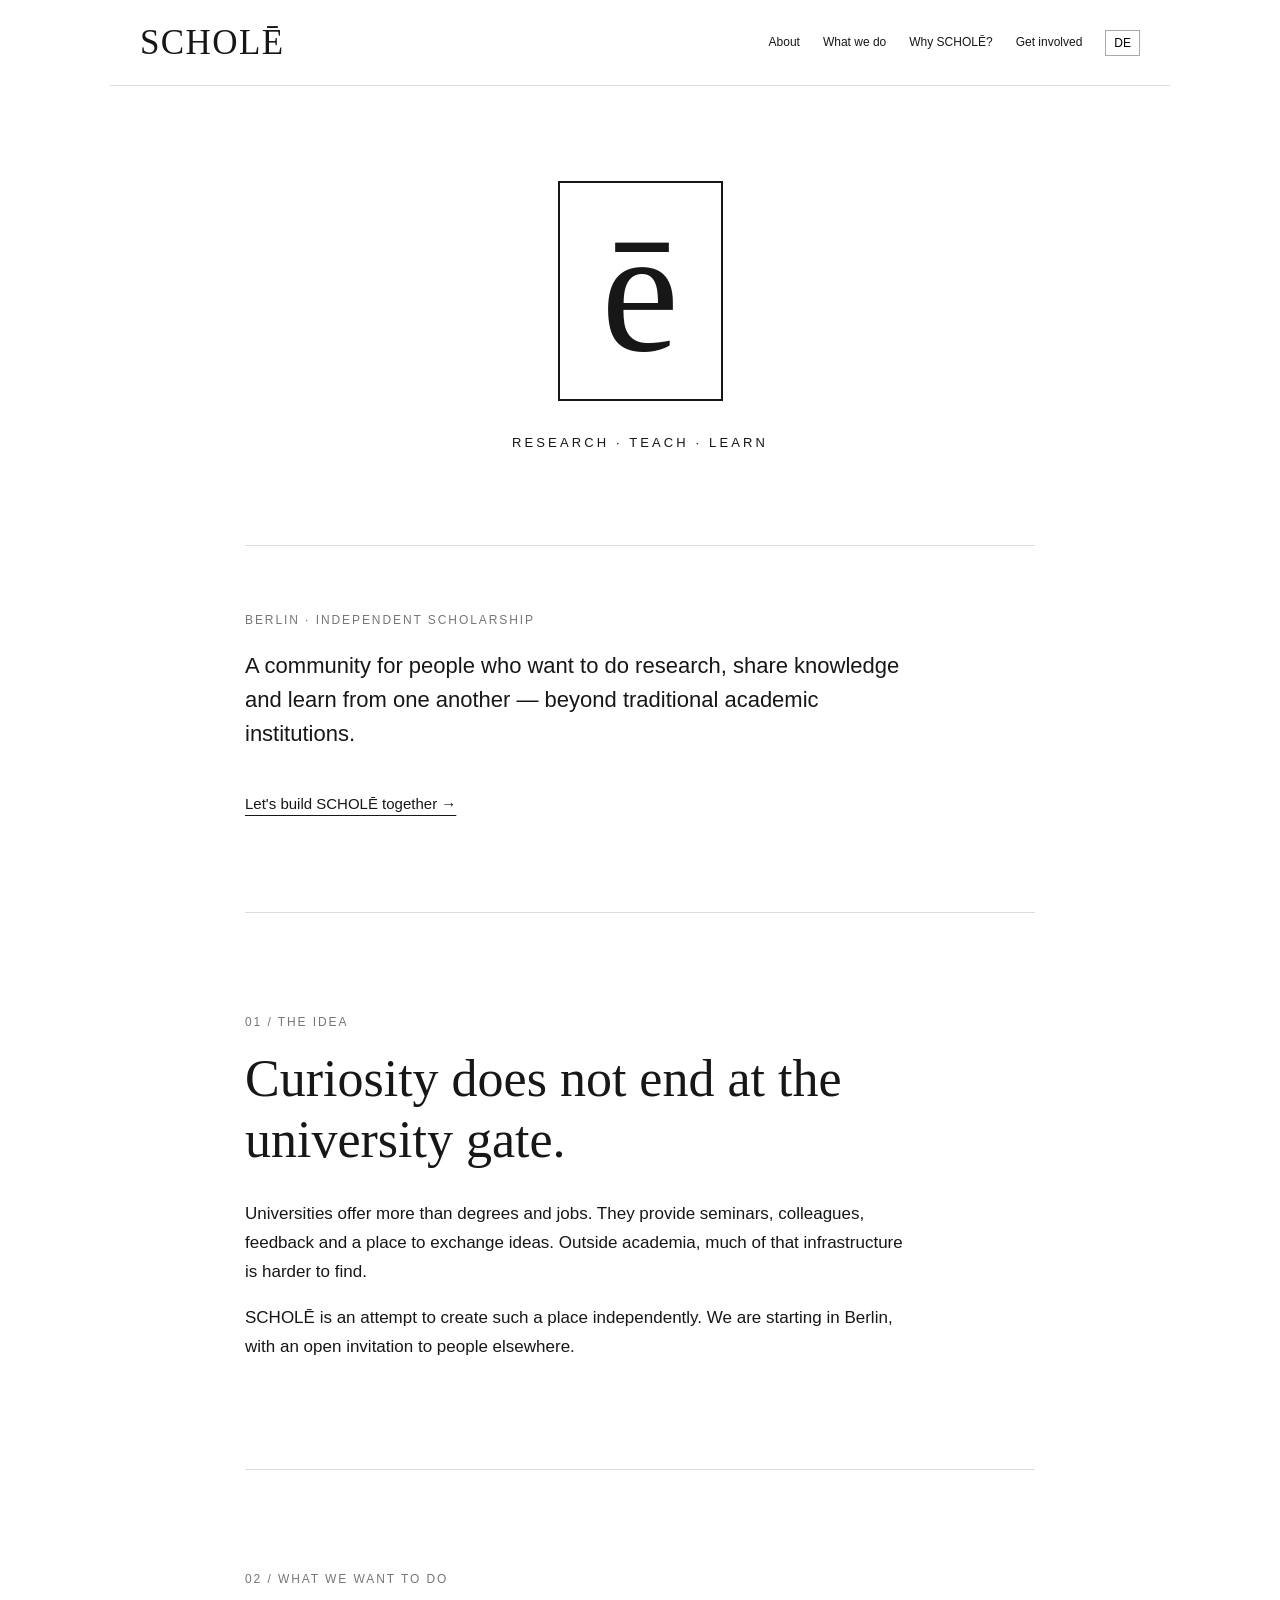
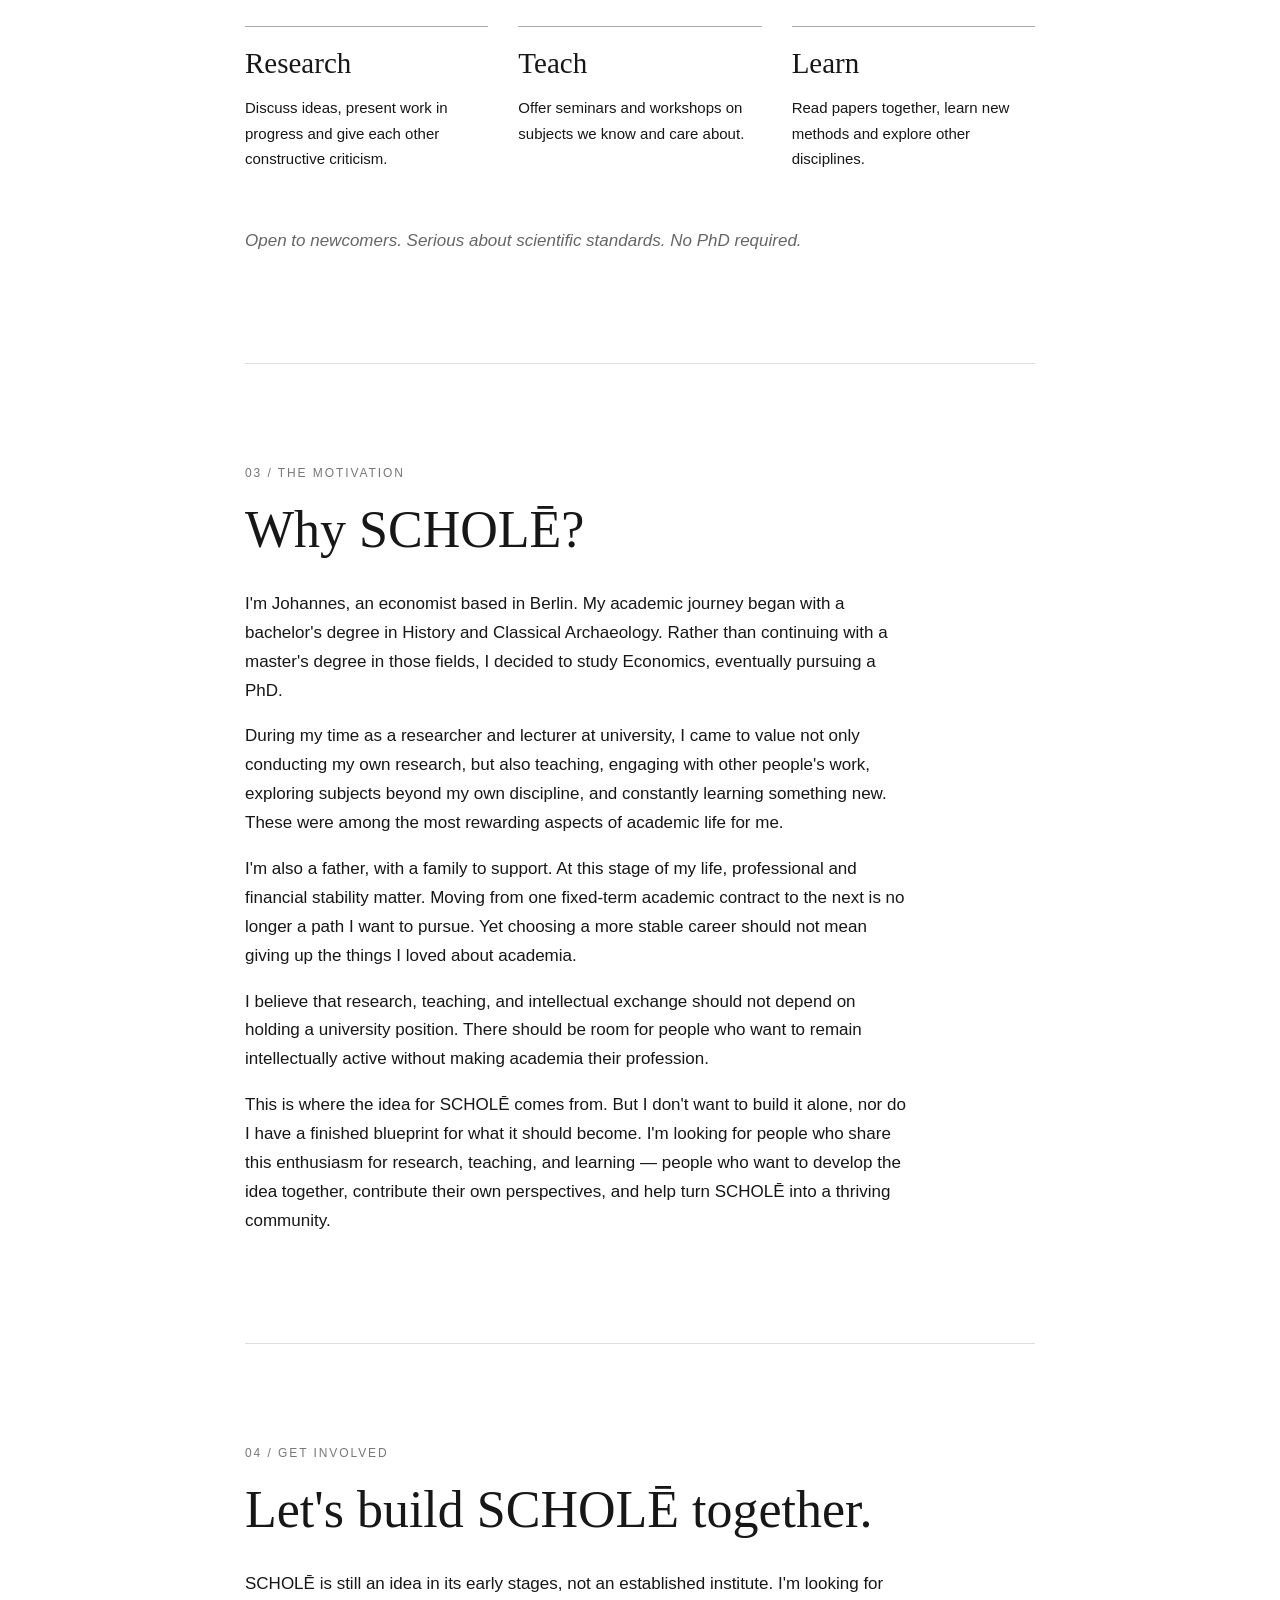
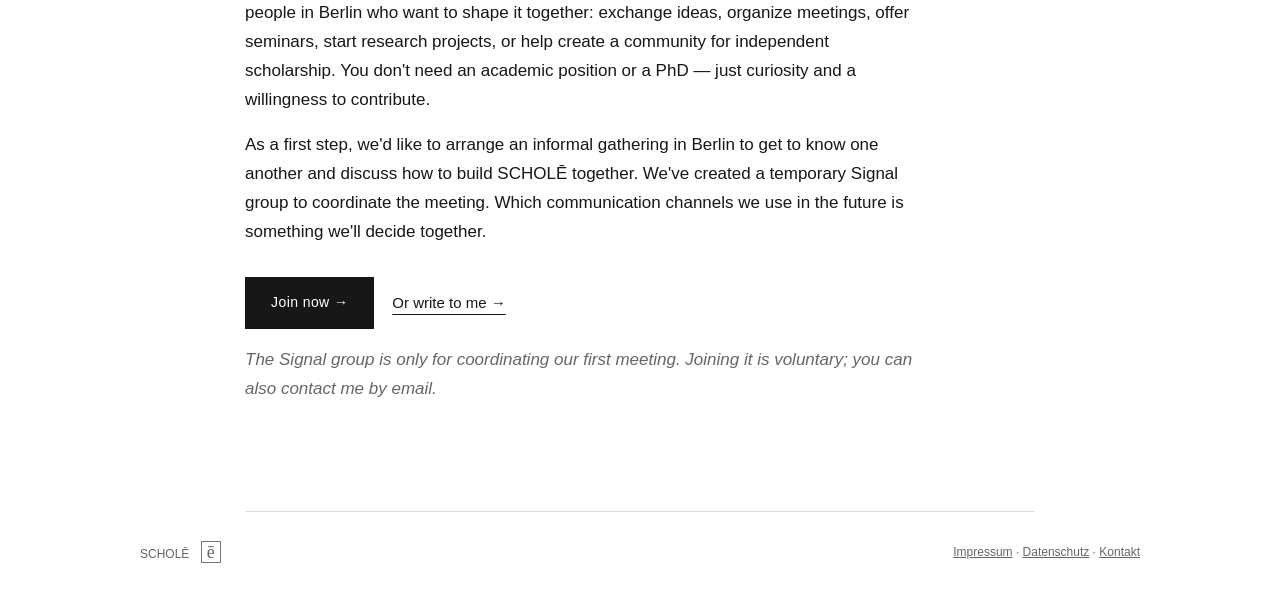
==== commit c2c2f088: "added "Join now" button and text" ====
--- a/index.html
+++ b/index.html
@@ -7,6 +7,12 @@
   <title>SCHOLĒ — Research · Teach · Learn</title>
   <link rel="icon" href="favicon.svg" type="image/svg+xml">
   <link rel="stylesheet" href="style.css">
+  <style>
+    .join-actions { display: flex; flex-wrap: wrap; align-items: center; gap: 18px; margin-top: 30px; }
+    .join-button { display: inline-block; padding: 13px 25px; background: #171717; color: #fff; text-decoration: none; font-size: 14px; letter-spacing: .03em; border: 1px solid #171717; }
+    .join-button:hover, .join-button:focus-visible { background: #fff; color: #171717; }
+    .join-actions .text-link { margin-top: 0; }
+  </style>
 </head>
 <body>
   <header>
@@ -62,7 +68,12 @@
       <p class="number">04 / <span data-en="GET INVOLVED" data-de="MITMACHEN">GET INVOLVED</span></p>
       <h2 data-en="Let's build SCHOLĒ together." data-de="Bauen wir SCHOLĒ gemeinsam auf.">Let's build SCHOLĒ together.</h2>
       <p data-en="SCHOLĒ is still an idea in its early stages, not an established institute. I'm looking for people in Berlin who want to shape it together: exchange ideas, organize meetings, offer seminars, start research projects, or help create a community for independent scholarship. You don't need an academic position or a PhD — just curiosity and a willingness to contribute." data-de="SCHOLĒ steht noch ganz am Anfang und ist kein bestehendes Institut. Ich suche Menschen in Berlin, die die Idee gemeinsam gestalten möchten: sich austauschen, Treffen organisieren, Seminare anbieten, Forschungsprojekte anstoßen oder eine Gemeinschaft für unabhängige Wissenschaft aufbauen. Dafür braucht es weder eine Universitätsstelle noch eine Promotion – sondern Neugier und die Bereitschaft, sich einzubringen.">SCHOLĒ is still an idea in its early stages, not an established institute. I'm looking for people in Berlin who want to shape it together: exchange ideas, organize meetings, offer seminars, start research projects, or help create a community for independent scholarship. You don't need an academic position or a PhD — just curiosity and a willingness to contribute.</p>
-      <p><a class="text-link" href="mailto:jmossadnik+schole@gmail.com?subject=SCHOL%C4%92" data-en="Get in touch →" data-de="Schreib mir →">Get in touch →</a></p>
+      <p data-en="As a first step, we'd like to arrange an informal gathering in Berlin to get to know one another and discuss how to build SCHOLĒ together. We've created a temporary Signal group to coordinate the meeting. Which communication channels we use in the future is something we'll decide together." data-de="Als ersten Schritt möchten wir ein informelles Treffen in Berlin organisieren, um uns kennenzulernen und gemeinsam zu überlegen, wie wir SCHOLĒ aufbauen. Zur Abstimmung gibt es eine vorläufige Signal-Gruppe. Welche Kommunikationswege wir künftig nutzen, entscheiden wir gemeinsam.">As a first step, we'd like to arrange an informal gathering in Berlin to get to know one another and discuss how to build SCHOLĒ together. We've created a temporary Signal group to coordinate the meeting. Which communication channels we use in the future is something we'll decide together.</p>
+      <div class="join-actions">
+        <a class="join-button" href="https://signal.group/#CjQKIEOmYhf2j_XdW4Ck01sqFRwFakPimuPJr-29nHxrGq5mEhCOBHnc26zNeeo9gfwztd_D" target="_blank" rel="noopener noreferrer" data-en="Join now →" data-de="Jetzt mitmachen →">Join now →</a>
+        <a class="text-link" href="mailto:jmossadnik+schole@gmail.com?subject=SCHOL%C4%92%20%E2%80%93%20First%20Gathering" data-en="Or write to me →" data-de="Oder schreib mir →">Or write to me →</a>
+      </div>
+      <p class="note" data-en="The Signal group is only for coordinating our first meeting. Joining it is voluntary; you can also contact me by email." data-de="Die Signal-Gruppe dient nur zur Abstimmung des ersten Treffens. Die Teilnahme ist freiwillig; du kannst dich auch per E-Mail melden.">The Signal group is only for coordinating our first meeting. Joining it is voluntary; you can also contact me by email.</p>
     </section>
   </main>
 
